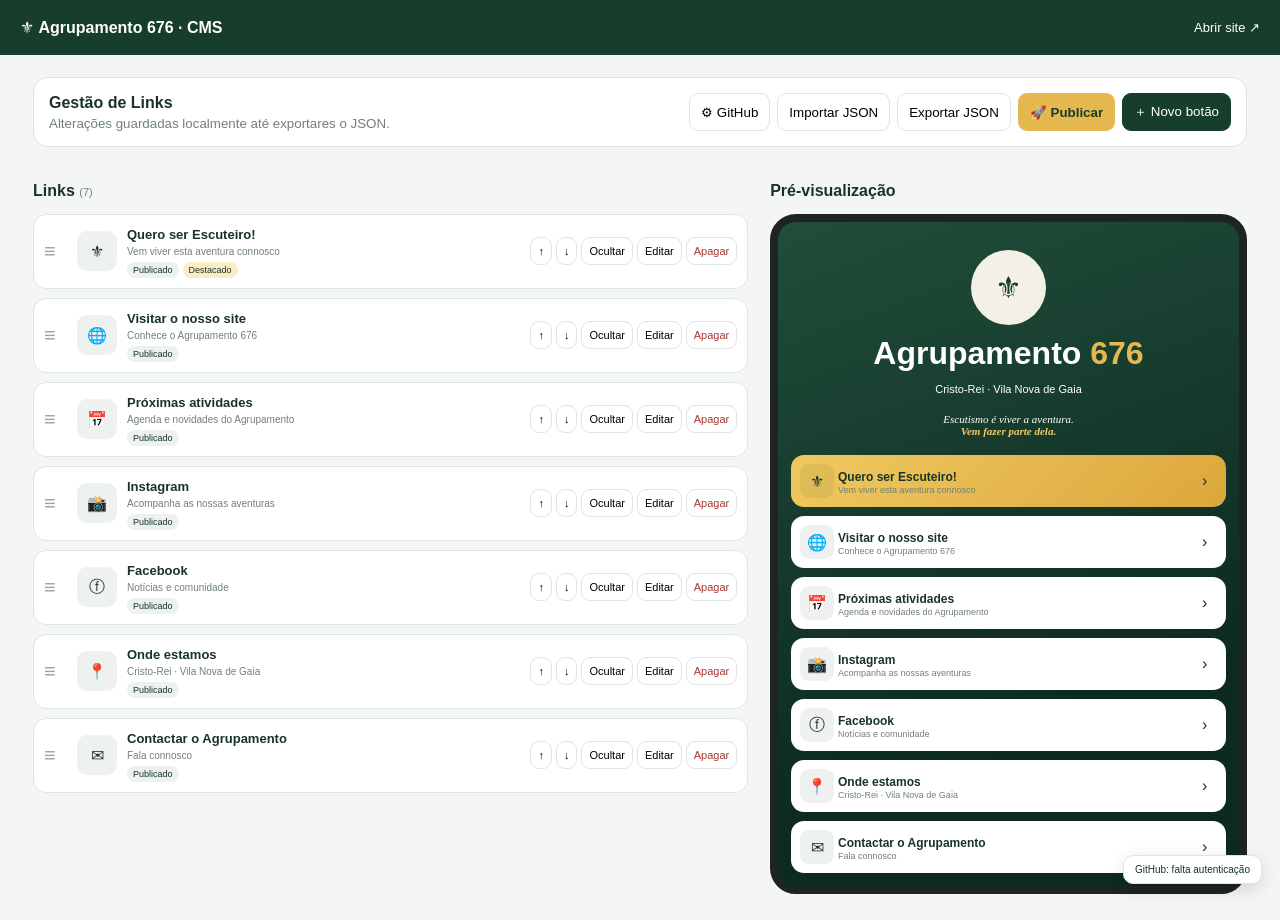
==== admin/index.html @ c974adac "feat: initial release of Agrupamento 676 Links CMS v1.2 Initial release of the Agrupamento 676 Links" ====
<!doctype html><html lang="pt-PT"><head><meta charset="utf-8"><meta name="viewport" content="width=device-width,initial-scale=1"><title>CMS · 676</title><link rel="stylesheet" href="admin.css"></head><body><header><div>⚜ <b>Agrupamento 676 · CMS</b></div><a href="../" target="_blank">Abrir site ↗</a></header><main><section class="bar"><div><b>Gestão de Links</b><small>Alterações guardadas localmente até exportares o JSON.</small></div><div><button id="github">⚙ GitHub</button><button id="import">Importar JSON</button><button id="export">Exportar JSON</button><button class="publish" id="publish">🚀 Publicar</button><button class="primary" id="new">＋ Novo botão</button><input type="file" id="file" accept=".json" hidden></div></section><div class="layout"><section><h2>Links <span id="count"></span></h2><div id="list"></div></section><aside><h2>Pré-visualização</h2><iframe id="preview"></iframe></aside></div></main><dialog id="dlg"><form><h2 id="dlgTitle">Novo botão</h2><input id="id" type="hidden"><label>Ícone<input id="icon" placeholder="🔗"></label><label>Título<input id="title" required></label><label>Subtítulo<input id="subtitle"></label><label>URL<input id="url" placeholder="https://..."></label><div class="checks"><label><input type="checkbox" id="enabled"> Publicado</label><label><input type="checkbox" id="featured"> Destacado</label></div><div class="actions"><button type="button" id="cancel">Cancelar</button><button type="button" class="primary" id="save">Guardar</button></div></form></dialog><dialog id="ghdlg"><form><h2>Ligação ao GitHub</h2><p class="help">A credencial não é gravada no projeto: fica apenas nesta sessão do navegador.</p><label>Repositório<input id="ghrepo" value="adrvalente/agr676-links"></label><label>Branch<input id="ghbranch" value="main"></label><label>Ficheiro<input id="ghpath" value="data/links.json"></label><label>Fine-grained token<input id="ghtoken" type="password" autocomplete="off" placeholder="github_pat_..."></label><p class="help">Limita o token apenas a este repositório e a Contents: Read and write.</p><div class="actions"><button type="button" id="ghlogout">Desligar</button><button type="button" id="ghcancel">Cancelar</button><button type="button" class="primary" id="ghsave">Guardar sessão</button></div></form></dialog><div id="statusbar" class="statusbar">GitHub: não configurado</div><script src="admin.js"></script></body></html>
---- admin/admin.css ----
*{box-sizing:border-box}:root{--g:#173d2d;--gold:#e4b84f;--line:#dfe5e2}body{margin:0;background:#f4f6f5;font-family:Arial,sans-serif;color:#18332a}body>header{background:var(--g);color:white;padding:18px max(20px,calc((100% - 1250px)/2));display:flex;justify-content:space-between;align-items:center}header a{color:white;text-decoration:none;font-size:13px}main{max-width:1250px;margin:22px auto;padding:0 18px}.bar{background:white;border:1px solid var(--line);border-radius:15px;padding:15px;display:flex;justify-content:space-between;gap:15px;align-items:center}.bar small{display:block;color:#718079;margin-top:4px}.bar>div:last-child{display:flex;gap:7px;flex-wrap:wrap}button{border:1px solid var(--line);background:white;padding:9px 11px;border-radius:9px;cursor:pointer}.primary{background:var(--g);color:white;border-color:var(--g)}.layout{display:grid;grid-template-columns:1.2fr .8fr;gap:22px;margin-top:22px}h2{font-size:16px}h2 span{font-size:11px;color:#718079;font-weight:normal}#list{display:grid;gap:9px}.item{display:grid;grid-template-columns:25px 42px 1fr auto;gap:8px;align-items:center;background:white;border:1px solid var(--line);border-radius:13px;padding:10px}.item.off{opacity:.5}.drag{font-size:20px;color:#9aa6a0;cursor:grab}.ico{width:40px;height:40px;display:grid;place-items:center;background:#edf2ef;border-radius:10px}.text b{font-size:13px}.text small{display:block;font-size:10px;color:#718079;margin-top:3px}.tag{display:inline-block;font-size:9px;background:#edf2ef;border-radius:20px;padding:3px 6px;margin-top:5px;margin-right:4px}.tag.gold{background:#faedc6}.ctrl{display:flex;gap:4px;flex-wrap:wrap}.ctrl button{font-size:11px;padding:7px}.del{color:#a93636}aside{position:sticky;top:15px;align-self:start}iframe{width:100%;height:680px;border:8px solid #1d2421;border-radius:26px;background:#0d2b20}dialog{width:min(92vw,500px);border:0;border-radius:16px;padding:20px;box-shadow:0 20px 60px #0005}dialog::backdrop{background:#0b1d1788}form label{display:block;font-size:12px;font-weight:bold;margin:12px 0}form label>input:not([type=checkbox]){display:block;width:100%;padding:10px;border:1px solid var(--line);border-radius:9px;margin-top:5px}.checks{display:flex;gap:18px}.checks label{font-weight:normal}.actions{display:flex;justify-content:flex-end;gap:7px;margin-top:18px}@media(max-width:820px){.layout{grid-template-columns:1fr}.bar{flex-direction:column;align-items:flex-start}aside{position:static}.item{grid-template-columns:20px 38px 1fr}.ctrl{grid-column:3}iframe{height:600px}}
.publish{background:#e4b84f;border-color:#e4b84f;color:#173d2d;font-weight:bold}.help{font-size:11px;color:#718079;line-height:1.45}.statusbar{position:fixed;right:18px;bottom:16px;background:#fff;border:1px solid var(--line);border-radius:10px;padding:8px 11px;font-size:10px;box-shadow:0 5px 18px #0002}.statusbar.ok{background:#173d2d;color:#fff}.statusbar.busy{background:#e4b84f;color:#173d2d}
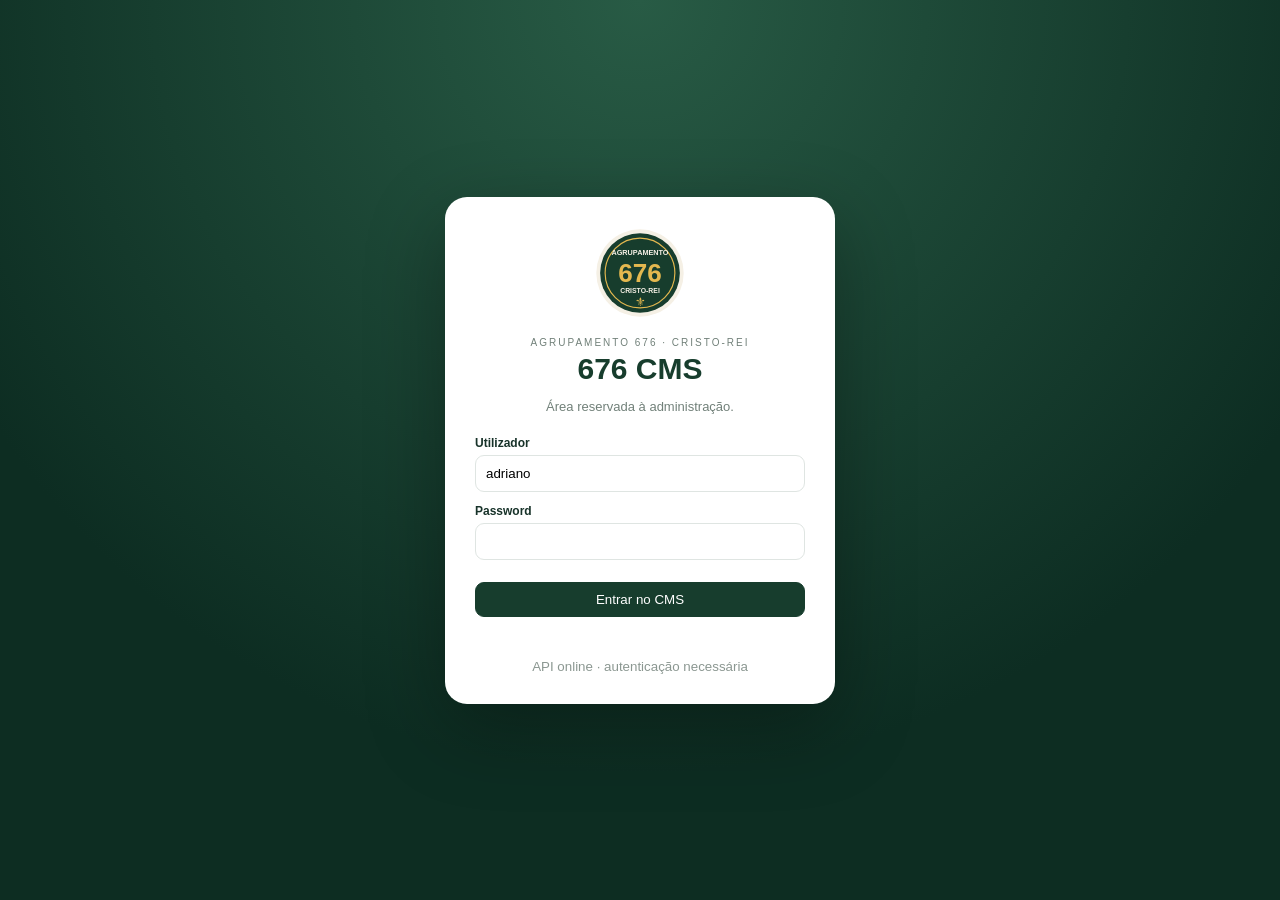
==== commit c6c270f4: "feat: add secure authentication architecture for CMS v1.3.0 Release V1.3.0 - Secure CMS Authenticati" ====
--- a/admin/index.html
+++ b/admin/index.html
@@ -1 +1,46 @@
-<!doctype html><html lang="pt-PT"><head><meta charset="utf-8"><meta name="viewport" content="width=device-width,initial-scale=1"><title>CMS · 676</title><link rel="stylesheet" href="admin.css"></head><body><header><div>⚜ <b>Agrupamento 676 · CMS</b></div><a href="../" target="_blank">Abrir site ↗</a></header><main><section class="bar"><div><b>Gestão de Links</b><small>Alterações guardadas localmente até exportares o JSON.</small></div><div><button id="github">⚙ GitHub</button><button id="import">Importar JSON</button><button id="export">Exportar JSON</button><button class="publish" id="publish">🚀 Publicar</button><button class="primary" id="new">＋ Novo botão</button><input type="file" id="file" accept=".json" hidden></div></section><div class="layout"><section><h2>Links <span id="count"></span></h2><div id="list"></div></section><aside><h2>Pré-visualização</h2><iframe id="preview"></iframe></aside></div></main><dialog id="dlg"><form><h2 id="dlgTitle">Novo botão</h2><input id="id" type="hidden"><label>Ícone<input id="icon" placeholder="🔗"></label><label>Título<input id="title" required></label><label>Subtítulo<input id="subtitle"></label><label>URL<input id="url" placeholder="https://..."></label><div class="checks"><label><input type="checkbox" id="enabled"> Publicado</label><label><input type="checkbox" id="featured"> Destacado</label></div><div class="actions"><button type="button" id="cancel">Cancelar</button><button type="button" class="primary" id="save">Guardar</button></div></form></dialog><dialog id="ghdlg"><form><h2>Ligação ao GitHub</h2><p class="help">A credencial não é gravada no projeto: fica apenas nesta sessão do navegador.</p><label>Repositório<input id="ghrepo" value="adrvalente/agr676-links"></label><label>Branch<input id="ghbranch" value="main"></label><label>Ficheiro<input id="ghpath" value="data/links.json"></label><label>Fine-grained token<input id="ghtoken" type="password" autocomplete="off" placeholder="github_pat_..."></label><p class="help">Limita o token apenas a este repositório e a Contents: Read and write.</p><div class="actions"><button type="button" id="ghlogout">Desligar</button><button type="button" id="ghcancel">Cancelar</button><button type="button" class="primary" id="ghsave">Guardar sessão</button></div></form></dialog><div id="statusbar" class="statusbar">GitHub: não configurado</div><script src="admin.js"></script></body></html>+<!doctype html>
+<html lang="pt-PT">
+<head>
+  <meta charset="utf-8">
+  <meta name="viewport" content="width=device-width,initial-scale=1">
+  <title>CMS · Agrupamento 676</title>
+  <link rel="stylesheet" href="admin.css">
+</head>
+<body>
+<section id="authScreen" class="auth-screen">
+  <div class="login-card">
+    <img src="../assets/logo-676.svg" alt="Agrupamento 676" class="login-logo">
+    <p class="eyebrow">AGRUPAMENTO 676 · CRISTO-REI</p>
+    <h1>676 CMS</h1>
+    <p class="muted">Área reservada à administração.</p>
+    <form id="loginForm">
+      <label>Utilizador<input id="loginUsername" autocomplete="username" value="adriano" required></label>
+      <label>Password<input id="loginPassword" type="password" autocomplete="current-password" required></label>
+      <button class="primary login-button" id="loginButton" type="submit">Entrar no CMS</button>
+      <p id="loginError" class="error" aria-live="polite"></p>
+    </form>
+    <small class="api-state" id="apiState">A verificar sessão…</small>
+  </div>
+</section>
+
+<div id="cmsApp" hidden>
+<header>
+  <div>⚜ <b>Agrupamento 676 · CMS</b> <span class="version">V1.3</span></div>
+  <div class="userbox"><span id="userLabel">—</span><a href="../" target="_blank">Abrir site ↗</a><button id="logout">Sair</button></div>
+</header>
+<main>
+  <section class="bar">
+    <div><b>Gestão de Links</b><small id="saveState">Alterações guardadas localmente.</small></div>
+    <div><button id="import">Importar JSON</button><button id="export">Exportar JSON</button><button class="publish" id="publish" disabled title="Será ativado após configurar a GitHub App">🚀 Publicar</button><button class="primary" id="new">＋ Novo botão</button><input type="file" id="file" accept=".json" hidden></div>
+  </section>
+  <div class="notice">🔐 Sessão protegida pelo Cloudflare Worker. O PAT da V1.2 foi removido do browser. A publicação será ligada ao backend através da GitHub App.</div>
+  <div class="layout">
+    <section><h2>Links <span id="count"></span></h2><div id="list"></div></section>
+    <aside><h2>Pré-visualização</h2><iframe id="preview"></iframe></aside>
+  </div>
+</main>
+<dialog id="dlg"><form><h2 id="dlgTitle">Novo botão</h2><input id="id" type="hidden"><label>Ícone<input id="icon" placeholder="🔗"></label><label>Título<input id="title" required></label><label>Subtítulo<input id="subtitle"></label><label>URL<input id="url" placeholder="https://..."></label><div class="checks"><label><input type="checkbox" id="enabled"> Publicado</label><label><input type="checkbox" id="featured"> Destacado</label></div><div class="actions"><button type="button" id="cancel">Cancelar</button><button type="button" class="primary" id="save">Guardar</button></div></form></dialog>
+<div id="statusbar" class="statusbar ok">Cloudflare: sessão autenticada</div>
+</div>
+<script src="admin.js"></script>
+</body></html>
--- a/admin/admin.css
+++ b/admin/admin.css
@@ -1,2 +1,5 @@
 *{box-sizing:border-box}:root{--g:#173d2d;--gold:#e4b84f;--line:#dfe5e2}body{margin:0;background:#f4f6f5;font-family:Arial,sans-serif;color:#18332a}body>header{background:var(--g);color:white;padding:18px max(20px,calc((100% - 1250px)/2));display:flex;justify-content:space-between;align-items:center}header a{color:white;text-decoration:none;font-size:13px}main{max-width:1250px;margin:22px auto;padding:0 18px}.bar{background:white;border:1px solid var(--line);border-radius:15px;padding:15px;display:flex;justify-content:space-between;gap:15px;align-items:center}.bar small{display:block;color:#718079;margin-top:4px}.bar>div:last-child{display:flex;gap:7px;flex-wrap:wrap}button{border:1px solid var(--line);background:white;padding:9px 11px;border-radius:9px;cursor:pointer}.primary{background:var(--g);color:white;border-color:var(--g)}.layout{display:grid;grid-template-columns:1.2fr .8fr;gap:22px;margin-top:22px}h2{font-size:16px}h2 span{font-size:11px;color:#718079;font-weight:normal}#list{display:grid;gap:9px}.item{display:grid;grid-template-columns:25px 42px 1fr auto;gap:8px;align-items:center;background:white;border:1px solid var(--line);border-radius:13px;padding:10px}.item.off{opacity:.5}.drag{font-size:20px;color:#9aa6a0;cursor:grab}.ico{width:40px;height:40px;display:grid;place-items:center;background:#edf2ef;border-radius:10px}.text b{font-size:13px}.text small{display:block;font-size:10px;color:#718079;margin-top:3px}.tag{display:inline-block;font-size:9px;background:#edf2ef;border-radius:20px;padding:3px 6px;margin-top:5px;margin-right:4px}.tag.gold{background:#faedc6}.ctrl{display:flex;gap:4px;flex-wrap:wrap}.ctrl button{font-size:11px;padding:7px}.del{color:#a93636}aside{position:sticky;top:15px;align-self:start}iframe{width:100%;height:680px;border:8px solid #1d2421;border-radius:26px;background:#0d2b20}dialog{width:min(92vw,500px);border:0;border-radius:16px;padding:20px;box-shadow:0 20px 60px #0005}dialog::backdrop{background:#0b1d1788}form label{display:block;font-size:12px;font-weight:bold;margin:12px 0}form label>input:not([type=checkbox]){display:block;width:100%;padding:10px;border:1px solid var(--line);border-radius:9px;margin-top:5px}.checks{display:flex;gap:18px}.checks label{font-weight:normal}.actions{display:flex;justify-content:flex-end;gap:7px;margin-top:18px}@media(max-width:820px){.layout{grid-template-columns:1fr}.bar{flex-direction:column;align-items:flex-start}aside{position:static}.item{grid-template-columns:20px 38px 1fr}.ctrl{grid-column:3}iframe{height:600px}}
 .publish{background:#e4b84f;border-color:#e4b84f;color:#173d2d;font-weight:bold}.help{font-size:11px;color:#718079;line-height:1.45}.statusbar{position:fixed;right:18px;bottom:16px;background:#fff;border:1px solid var(--line);border-radius:10px;padding:8px 11px;font-size:10px;box-shadow:0 5px 18px #0002}.statusbar.ok{background:#173d2d;color:#fff}.statusbar.busy{background:#e4b84f;color:#173d2d}
+
+[hidden]{display:none!important}.auth-screen{min-height:100vh;display:grid;place-items:center;padding:24px;background:radial-gradient(circle at top,#285b45,#0d2d22 70%)}.login-card{width:min(92vw,390px);background:#fff;border-radius:22px;padding:30px;box-shadow:0 25px 80px #0005;text-align:center}.login-logo{width:92px;height:92px}.eyebrow{font-size:10px;letter-spacing:2px;color:#718079;margin:14px 0 4px}.login-card h1{font-size:30px;margin:4px 0;color:var(--g)}.muted{color:#718079;font-size:13px}.login-card form{text-align:left;margin-top:22px}.login-button{width:100%;margin-top:10px}.error{min-height:18px;color:#a93636;font-size:12px;text-align:center}.api-state{display:block;margin-top:12px;color:#8b9791}.version{font-size:10px;background:#ffffff20;padding:4px 7px;border-radius:20px;margin-left:5px}.userbox{display:flex;align-items:center;gap:12px;font-size:12px}.userbox button{padding:6px 9px}.notice{margin-top:14px;padding:11px 14px;border-radius:11px;background:#e8f0ec;border:1px solid #cfddd6;font-size:12px}.publish:disabled{opacity:.55;cursor:not-allowed}
+@media(max-width:650px){.userbox #userLabel{display:none}.userbox{gap:7px}}
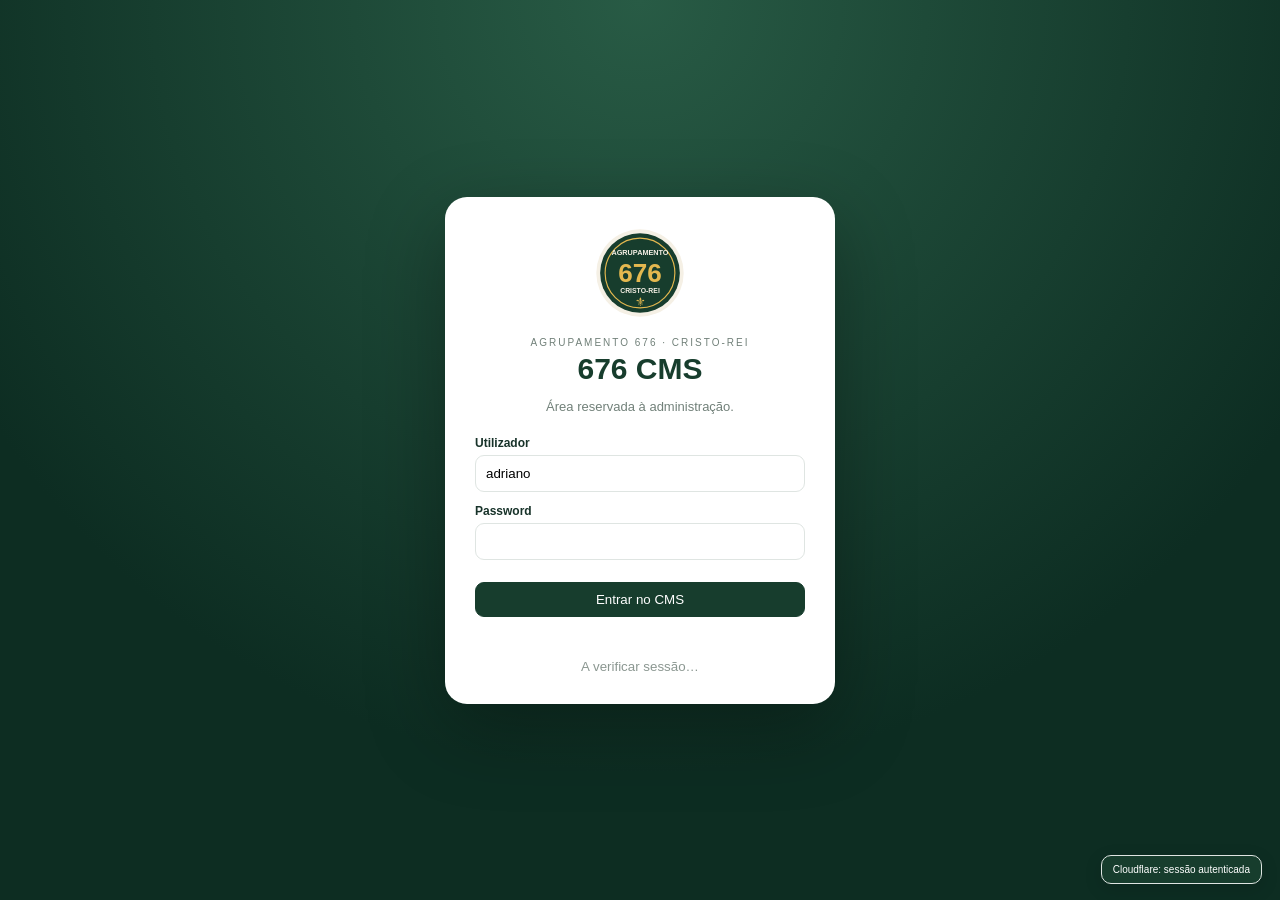
==== commit 298be30b: "v1.9.4.1 Hot FIX" ====
--- a/admin/index.html
+++ b/admin/index.html
@@ -25,20 +25,39 @@
 
 <div id="cmsApp" hidden>
 <header>
-  <div>⚜ <b>Agrupamento 676 · CMS</b> <span class="version">V1.3</span></div>
+  <div>⚜ <b>Agrupamento 676 · CMS</b> <span class="version">V1.4.9</span></div>
   <div class="userbox"><span id="userLabel">—</span><a href="../" target="_blank">Abrir site ↗</a><button id="logout">Sair</button></div>
 </header>
 <main>
-  <section class="bar">
+
+<nav class="cms-nav" id="cmsNav">
+  <button class="nav-btn active" data-view="linksView">🔗 Links</button>
+  <button class="nav-btn" data-view="siteView">🏕️ Site</button>
+  <button class="nav-btn admin-only" data-view="historyView">🕐 Histórico</button>
+  <button class="nav-btn admin-only" data-view="usersView">👥 Utilizadores</button>
+</nav>
+<section id="statusPanel" class="status-panel">
+  <div><b id="publishState">🟢 Publicado</b><small id="draftInfo">Sem alterações por publicar</small></div>
+  <div><b id="currentRole">—</b><small>Perfil atual</small></div>
+  <div><b id="lastPublish">—</b><small>Última publicação</small></div>
+</section>
+
+  <div id="linksView" class="cms-view active">
+<section class="bar">
     <div><b>Gestão de Links</b><small id="saveState">Alterações guardadas localmente.</small></div>
-    <div><button id="import">Importar JSON</button><button id="export">Exportar JSON</button><button class="publish" id="publish" disabled title="Será ativado após configurar a GitHub App">🚀 Publicar</button><button class="primary" id="new">＋ Novo botão</button><input type="file" id="file" accept=".json" hidden></div>
+    <div><button id="import">Importar JSON</button><button id="export">Exportar JSON</button><button class="publish" id="publish" title="Será ativado após configurar a GitHub App">🚀 Publicar</button><button class="primary" id="new">＋ Novo botão</button><input type="file" id="file" accept=".json" hidden></div>
   </section>
-  <div class="notice">🔐 Sessão protegida pelo Cloudflare Worker. O PAT da V1.2 foi removido do browser. A publicação será ligada ao backend através da GitHub App.</div>
+  <div class="notice">🔐 Sessão protegida pelo Cloudflare Worker. O PAT da V1.2 foi removido do browser. Publicação segura através do Cloudflare Worker e GitHub App.</div>
   <div class="layout">
     <section><h2>Links <span id="count"></span></h2><div id="list"></div></section>
     <aside><h2>Pré-visualização</h2><iframe id="preview"></iframe></aside>
   </div>
 </main>
+</div>
+
+<section id="siteView" class="cms-view"><div class="panel"><h2>Informações do site</h2><div id="siteEditor"></div><button id="saveSite" class="primary">Guardar alterações</button></div></section>
+<section id="historyView" class="cms-view admin-only"><div class="panel"><h2>Histórico de publicações</h2><div id="historyList">A carregar…</div></div></section>
+<section id="usersView" class="cms-view admin-only"><div class="panel"><div class="panel-head"><h2>Utilizadores</h2><button id="newUser" class="primary">+ Adicionar editor</button></div><div id="usersList">A carregar…</div></div></section>
 <dialog id="dlg"><form><h2 id="dlgTitle">Novo botão</h2><input id="id" type="hidden"><label>Ícone<input id="icon" placeholder="🔗"></label><label>Título<input id="title" required></label><label>Subtítulo<input id="subtitle"></label><label>URL<input id="url" placeholder="https://..."></label><div class="checks"><label><input type="checkbox" id="enabled"> Publicado</label><label><input type="checkbox" id="featured"> Destacado</label></div><div class="actions"><button type="button" id="cancel">Cancelar</button><button type="button" class="primary" id="save">Guardar</button></div></form></dialog>
 <div id="statusbar" class="statusbar ok">Cloudflare: sessão autenticada</div>
 </div>
--- a/admin/admin.css
+++ b/admin/admin.css
@@ -3,3 +3,14 @@
 
 [hidden]{display:none!important}.auth-screen{min-height:100vh;display:grid;place-items:center;padding:24px;background:radial-gradient(circle at top,#285b45,#0d2d22 70%)}.login-card{width:min(92vw,390px);background:#fff;border-radius:22px;padding:30px;box-shadow:0 25px 80px #0005;text-align:center}.login-logo{width:92px;height:92px}.eyebrow{font-size:10px;letter-spacing:2px;color:#718079;margin:14px 0 4px}.login-card h1{font-size:30px;margin:4px 0;color:var(--g)}.muted{color:#718079;font-size:13px}.login-card form{text-align:left;margin-top:22px}.login-button{width:100%;margin-top:10px}.error{min-height:18px;color:#a93636;font-size:12px;text-align:center}.api-state{display:block;margin-top:12px;color:#8b9791}.version{font-size:10px;background:#ffffff20;padding:4px 7px;border-radius:20px;margin-left:5px}.userbox{display:flex;align-items:center;gap:12px;font-size:12px}.userbox button{padding:6px 9px}.notice{margin-top:14px;padding:11px 14px;border-radius:11px;background:#e8f0ec;border:1px solid #cfddd6;font-size:12px}.publish:disabled{opacity:.55;cursor:not-allowed}
 @media(max-width:650px){.userbox #userLabel{display:none}.userbox{gap:7px}}
+
+/* V1.4.9 Multiuser CMS */
+.cms-nav{display:flex;gap:8px;flex-wrap:wrap;margin:14px 0}.nav-btn{border:1px solid #d7ded9;background:#fff;border-radius:10px;padding:10px 14px;cursor:pointer}.nav-btn.active{background:#153f31;color:#fff}.status-panel{display:grid;grid-template-columns:repeat(3,1fr);gap:12px;margin:12px 0 18px}.status-panel>div,.panel{background:#fff;border:1px solid #dce3df;border-radius:14px;padding:14px}.status-panel small{display:block;color:#6b7771;margin-top:4px}.cms-view{display:none}.cms-view.active{display:block}.panel-head,.user-row,.history-row{display:flex;justify-content:space-between;gap:12px;align-items:center}.user-row,.history-row{padding:12px 0;border-bottom:1px solid #edf0ee}.role-badge{padding:4px 8px;border-radius:999px;background:#edf4f0;font-size:12px}.site-grid{display:grid;grid-template-columns:1fr 1fr;gap:12px}.site-grid label{display:grid;gap:5px}.site-grid input,.site-grid textarea{padding:10px;border:1px solid #ccd5d0;border-radius:8px}.dirty{color:#9a6700}.admin-only[hidden]{display:none!important}
+@media(max-width:760px){.status-panel{grid-template-columns:1fr}.cms-nav{position:sticky;top:0;z-index:8;background:#f4f7f5;padding:8px 0}.nav-btn{flex:1;min-width:44%}.site-grid{grid-template-columns:1fr}.panel-head,.user-row,.history-row{align-items:flex-start;flex-direction:column}#preview{min-height:560px}}
+
+/* V1.4.9.1 — Conteúdo do Site + Logótipo */
+.identity-card{display:grid;grid-template-columns:1fr 1.2fr;gap:18px;padding:16px;margin-bottom:20px;background:#f7faf8;border:1px solid #dce5df;border-radius:14px}
+.logo-editor{display:flex;align-items:center;gap:18px}.logo-preview{width:130px;height:130px;border-radius:18px;background:#173d2d;display:grid;place-items:center;padding:12px;border:1px solid #d5ded8}
+.logo-preview img{max-width:100%;max-height:100%;object-fit:contain}.logo-actions{display:grid;gap:8px}.logo-actions small{color:#68756e}
+#siteView .panel>h3{margin-top:20px}
+@media(max-width:760px){.identity-card{grid-template-columns:1fr}.logo-editor{align-items:flex-start;flex-direction:column}.logo-preview{width:110px;height:110px}}
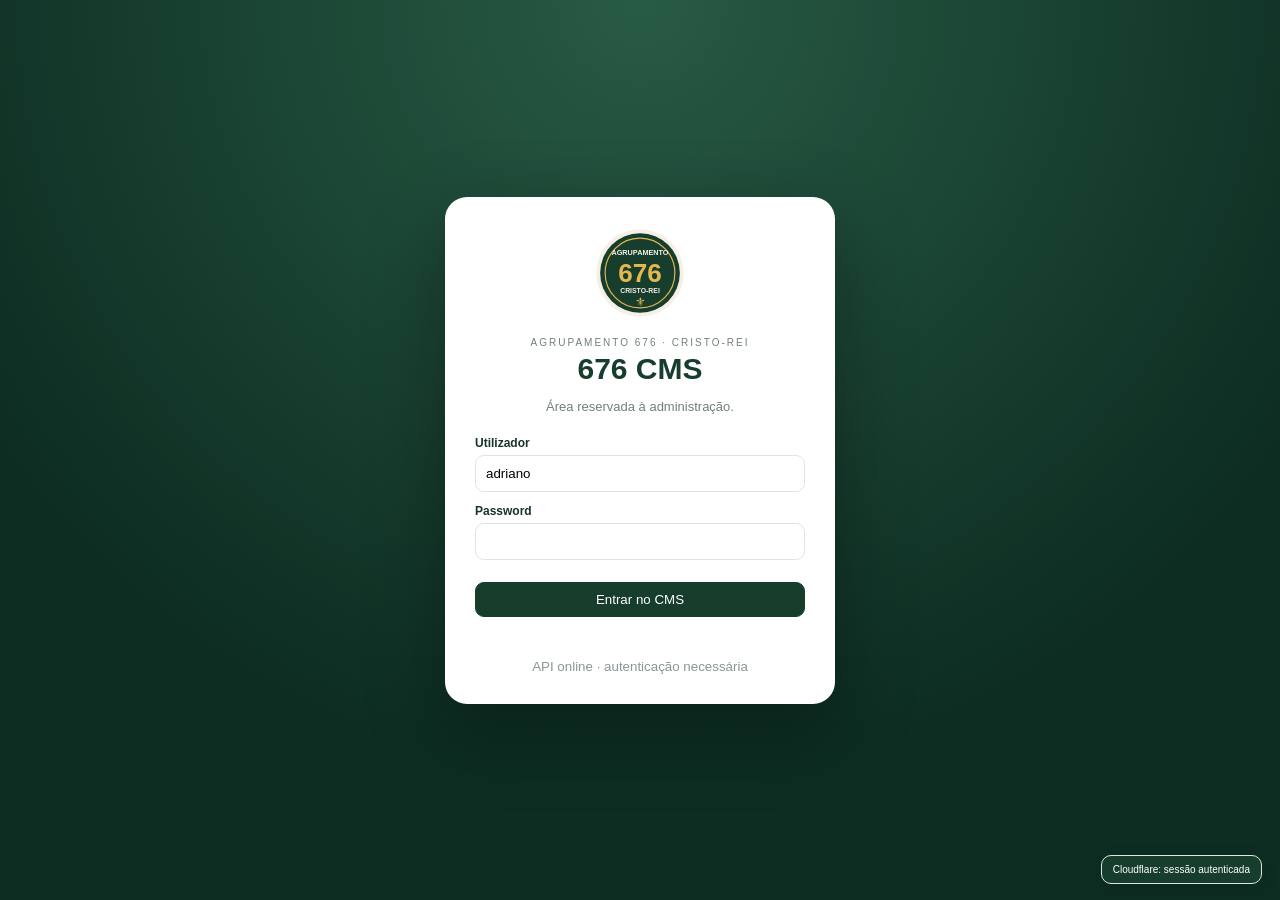
==== commit bbe8259c: "V1.4.9.3 — User Management UI" ====
--- a/admin/index.html
+++ b/admin/index.html
@@ -25,7 +25,7 @@
 
 <div id="cmsApp" hidden>
 <header>
-  <div>⚜ <b>Agrupamento 676 · CMS</b> <span class="version">V1.4.9</span></div>
+  <div>⚜ <b>Agrupamento 676 · CMS</b> <span class="version">V1.4.9.3</span></div>
   <div class="userbox"><span id="userLabel">—</span><a href="../" target="_blank">Abrir site ↗</a><button id="logout">Sair</button></div>
 </header>
 <main>
--- a/admin/admin.css
+++ b/admin/admin.css
@@ -14,3 +14,19 @@
 .logo-preview img{max-width:100%;max-height:100%;object-fit:contain}.logo-actions{display:grid;gap:8px}.logo-actions small{color:#68756e}
 #siteView .panel>h3{margin-top:20px}
 @media(max-width:760px){.identity-card{grid-template-columns:1fr}.logo-editor{align-items:flex-start;flex-direction:column}.logo-preview{width:110px;height:110px}}
+
+
+/* =========================================================
+   V1.4.9.3 — User Management UI
+   ========================================================= */
+#usersList{display:flex;flex-direction:column;gap:12px;margin-top:20px}
+.user-row{display:grid;grid-template-columns:minmax(220px,1fr) 130px 120px auto;align-items:center;gap:20px;padding:18px 20px;background:#fff;border:1px solid #e3e8e5;border-radius:14px;transition:box-shadow .2s ease,border-color .2s ease,transform .2s ease}
+.user-row:hover{border-color:#cbd8d1;box-shadow:0 5px 18px rgba(0,0,0,.05)}
+.user-identity{display:flex;align-items:center;gap:13px;min-width:0}
+.user-avatar{width:42px;height:42px;flex:0 0 42px;display:flex;align-items:center;justify-content:center;border-radius:50%;background:#edf4f0;color:#124b39;font-size:17px;font-weight:700}
+.user-info{min-width:0}.user-info strong{display:block;color:#102f26;font-size:16px;font-weight:700;white-space:nowrap;overflow:hidden;text-overflow:ellipsis}.user-info small{display:block;margin-top:3px;color:#77847f;font-size:13px}
+.role-badge{justify-self:start;display:inline-flex;align-items:center;padding:6px 11px;border-radius:999px;background:#edf4f0;color:#164b3b;font-size:12px;font-weight:700;text-transform:uppercase;letter-spacing:.04em}
+.user-status{display:inline-flex;align-items:center;gap:7px;font-size:14px;font-weight:600}.user-status::before{content:"";width:9px;height:9px;border-radius:50%;background:#32b875}.user-status.inactive::before{background:#c4cbc7}
+.user-actions{display:flex;justify-content:flex-end;align-items:center;gap:8px}.user-actions button{min-height:38px;padding:7px 13px;border:1px solid #d8dfdc;border-radius:9px;background:#fff;color:#173d31;cursor:pointer;font-size:13px;font-weight:600}.user-actions button:hover{background:#f3f7f5;border-color:#bac9c2}.user-actions .danger{color:#a83939}
+.user-load-error{padding:14px;border:1px solid #ead0d0;border-radius:10px;background:#fff7f7;color:#9c3434}
+@media(max-width:750px){.user-row{grid-template-columns:1fr auto;gap:14px;padding:16px}.user-identity{grid-column:1/-1}.role-badge{grid-column:1}.user-status{grid-column:2;justify-self:end}.user-actions{grid-column:1/-1;justify-content:flex-start;flex-wrap:wrap}.user-actions button{flex:1}}
